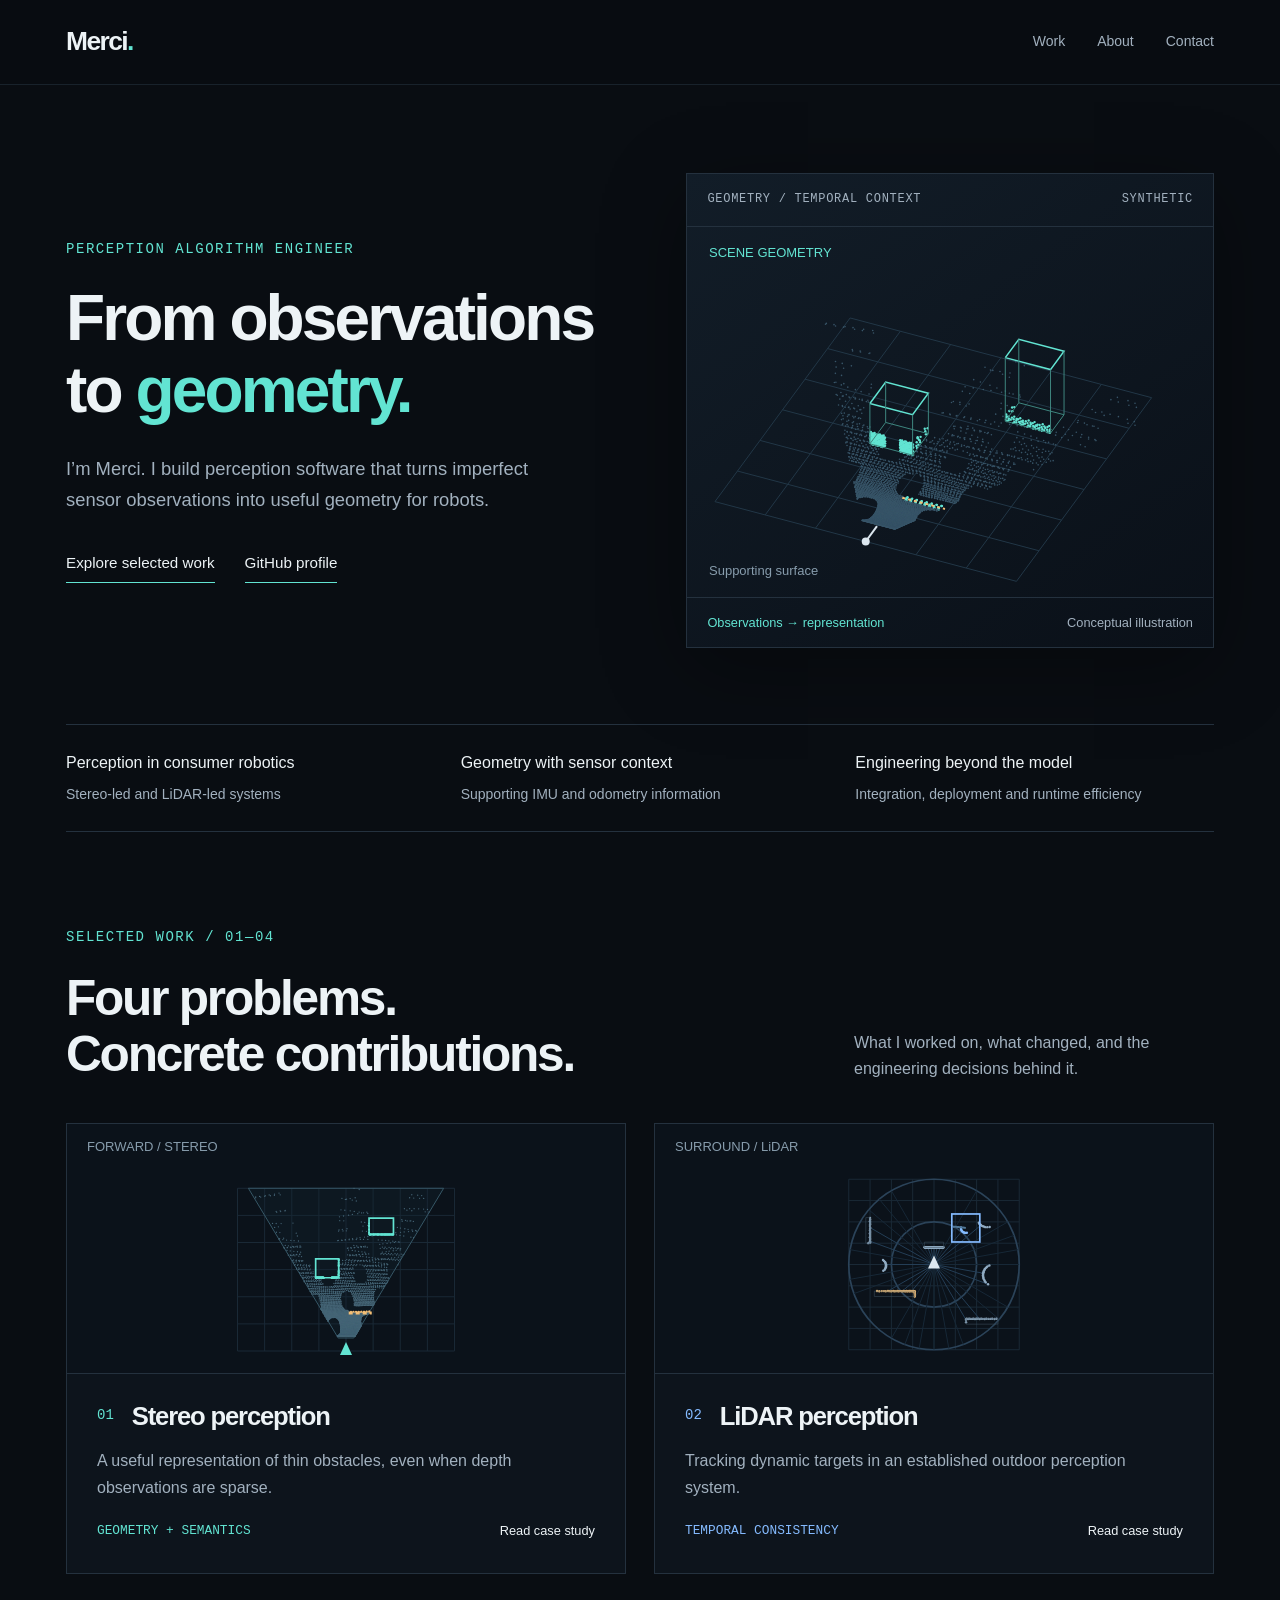
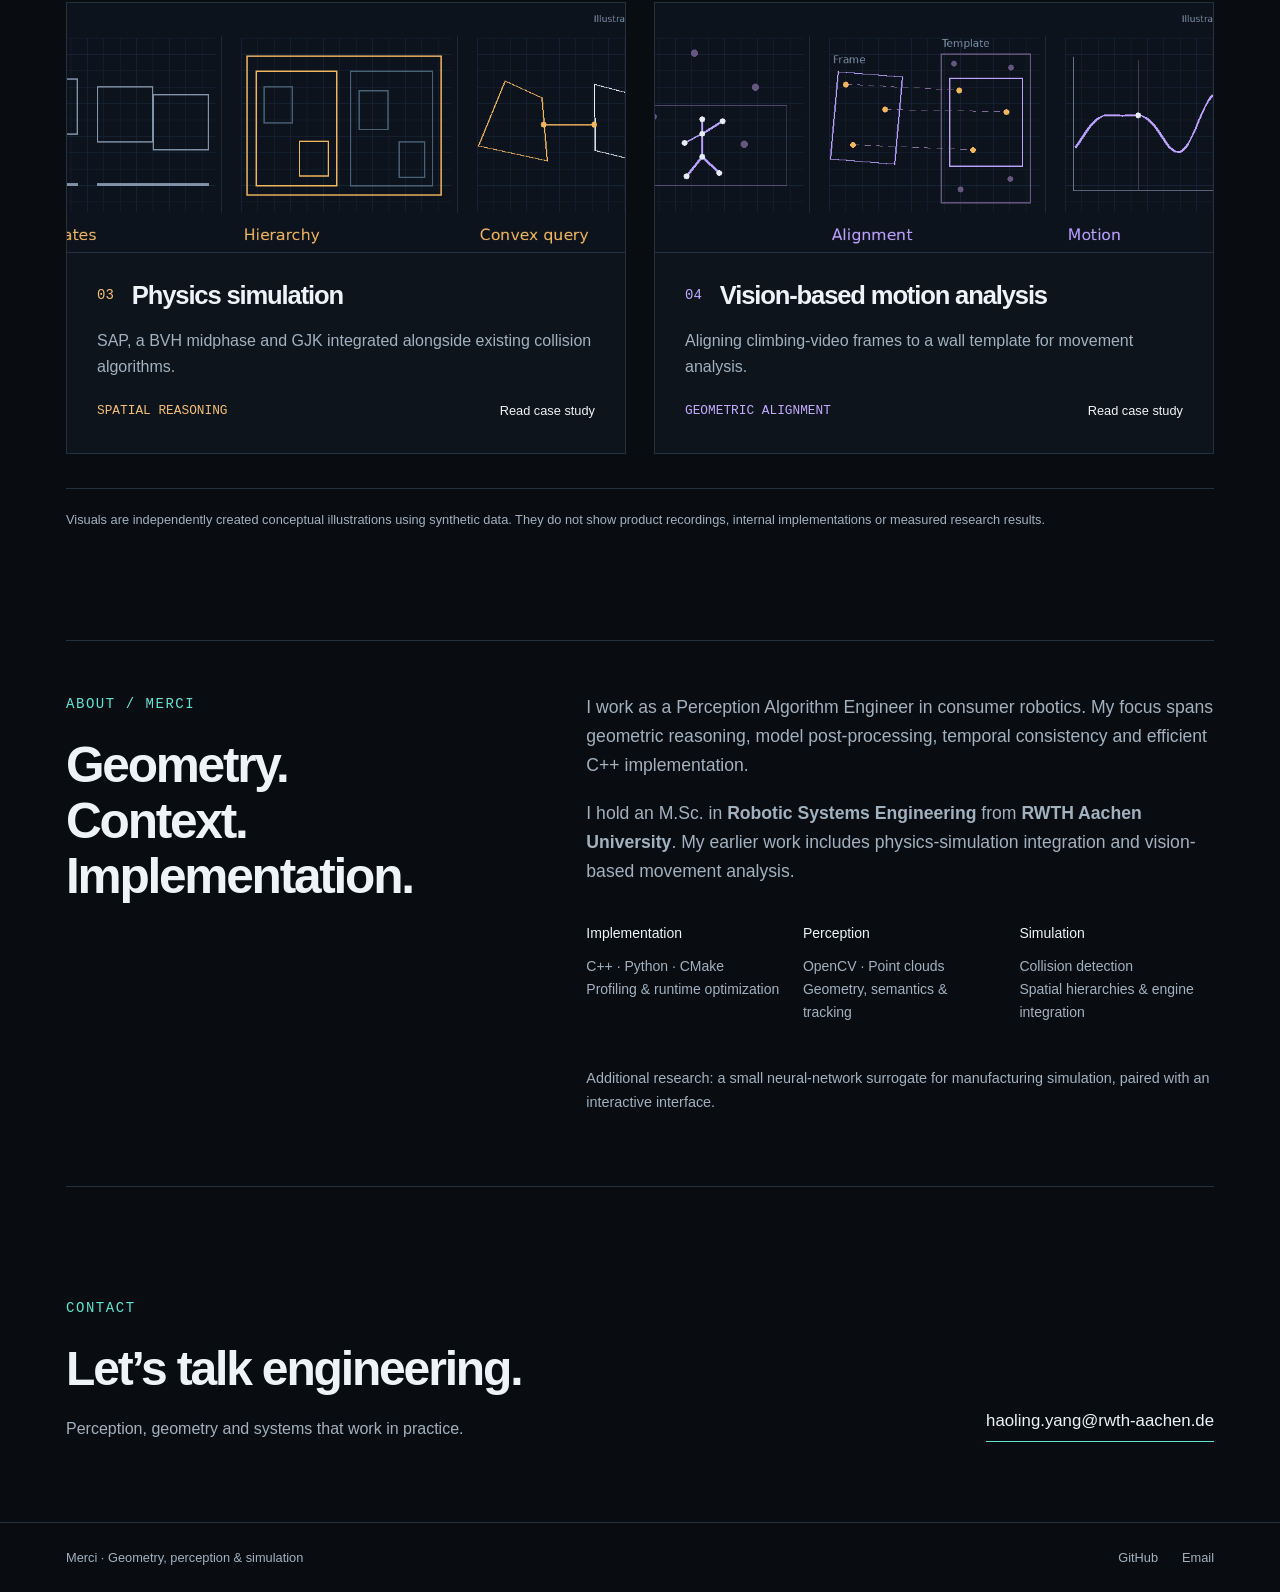
==== website/index.html @ 2806aa20 "Add Merci portfolio website and detailed project cases" ====
<!doctype html><html lang="en"><head><meta charset="utf-8"><meta name="viewport" content="width=device-width,initial-scale=1"><meta name="color-scheme" content="dark"><title>Merci — Perception Algorithm Engineer</title><meta name="description" content="Perception engineering in consumer robotics. Selected work in stereo, LiDAR, collision detection and visual motion analysis."><link rel="icon" type="image/svg+xml" href="assets/favicon.svg"><link rel="stylesheet" href="assets/style.css"><script src="assets/app.js" defer></script></head><body><a class="skip" href="#main">Skip to content</a><header><div class="wrap"><a class="brand" href="index.html" aria-label="Merci homepage">Merci<span>.</span></a><nav aria-label="Main navigation"><a href="index.html#work">Work</a><a href="index.html#about">About</a><a href="index.html#contact">Contact</a></nav></div></header><main id="main">
<section class="hero" aria-labelledby="hero-title"><div><div class="eyebrow">Perception Algorithm Engineer</div><h1 id="hero-title">From observations<br>to <span>geometry.</span></h1><p class="intro">I’m Merci. I build perception software that turns imperfect sensor observations into useful geometry for robots.</p><div class="hero-actions"><a class="text-link" href="#work">Explore selected work</a><a class="text-link" href="https://github.com/hyandnn">GitHub profile</a></div></div><div class="hero-visual"><div class="visual-top mono"><span>GEOMETRY / TEMPORAL CONTEXT</span><span>SYNTHETIC</span></div><canvas data-scene="hero" role="img" aria-label="Isometric conceptual visualization of observed points and scene geometry"></canvas><div class="visual-bottom"><span>Observations → representation</span><span>Conceptual illustration</span></div></div></section>
<div class="principles"><div><b>Perception in consumer robotics</b><p>Stereo-led and LiDAR-led systems</p></div><div><b>Geometry with sensor context</b><p>Supporting IMU and odometry information</p></div><div><b>Engineering beyond the model</b><p>Integration, deployment and runtime efficiency</p></div></div>
<section id="work" aria-labelledby="work-title"><div class="section-top"><div><div class="eyebrow">Selected work / 01—04</div><h2 id="work-title">Four problems.<br>Concrete contributions.</h2></div><p>What I worked on, what changed, and the engineering decisions behind it.</p></div><div class="work-grid"><a class="project-card " href="projects/stereo.html"><div class="card-view"><canvas data-scene="stereo" data-preview="true" role="img" aria-label="Synthetic top-view Stereo perception illustration"></canvas></div><div class="card-copy"><div class="card-heading"><span class="index">01</span><h3>Stereo perception</h3></div><p>A useful representation of thin obstacles, even when depth observations are sparse.</p><div class="card-foot"><span class="mono">GEOMETRY + SEMANTICS</span><span>Read case study</span></div></div></a><a class="project-card blue" href="projects/lidar.html"><div class="card-view"><canvas data-scene="lidar" data-preview="true" role="img" aria-label="Synthetic top-view LiDAR perception illustration"></canvas></div><div class="card-copy"><div class="card-heading"><span class="index">02</span><h3>LiDAR perception</h3></div><p>Tracking dynamic targets in an established outdoor perception system.</p><div class="card-foot"><span class="mono">TEMPORAL CONSISTENCY</span><span>Read case study</span></div></div></a><a class="project-card gold" href="projects/collision.html"><div class="card-view"><img src="assets/collision-preview.png" width="1080" height="380" loading="lazy" alt="Synthetic Physics simulation conceptual illustration"></div><div class="card-copy"><div class="card-heading"><span class="index">03</span><h3>Physics simulation</h3></div><p>SAP, a BVH midphase and GJK integrated alongside existing collision algorithms.</p><div class="card-foot"><span class="mono">SPATIAL REASONING</span><span>Read case study</span></div></div></a><a class="project-card purple" href="projects/motion.html"><div class="card-view"><img src="assets/motion-preview.png" width="1080" height="380" loading="lazy" alt="Synthetic Vision-based motion analysis conceptual illustration"></div><div class="card-copy"><div class="card-heading"><span class="index">04</span><h3>Vision-based motion analysis</h3></div><p>Aligning climbing-video frames to a wall template for movement analysis.</p><div class="card-foot"><span class="mono">GEOMETRIC ALIGNMENT</span><span>Read case study</span></div></div></a></div><p class="notice">Visuals are independently created conceptual illustrations using synthetic data. They do not show product recordings, internal implementations or measured research results.</p></section>
<section class="about" id="about" aria-labelledby="about-title"><div><div class="eyebrow">About / Merci</div><h2 id="about-title">Geometry.<br>Context.<br>Implementation.</h2></div><div class="about-text"><p>I work as a Perception Algorithm Engineer in consumer robotics. My focus spans geometric reasoning, model post-processing, temporal consistency and efficient C++ implementation.</p><p>I hold an M.Sc. in <b>Robotic Systems Engineering</b> from <b>RWTH Aachen University</b>. My earlier work includes physics-simulation integration and vision-based movement analysis.</p><div class="toolkit"><div><b>Implementation</b><p>C++ · Python · CMake<br>Profiling & runtime optimization</p></div><div><b>Perception</b><p>OpenCV · Point clouds<br>Geometry, semantics & tracking</p></div><div><b>Simulation</b><p>Collision detection<br>Spatial hierarchies & engine integration</p></div></div><p style="font-size:.9rem;margin-top:24px">Additional research: a small neural-network surrogate for manufacturing simulation, paired with an interactive interface.</p></div></section>
<section class="contact" id="contact" aria-labelledby="contact-title"><div><div class="eyebrow">Contact</div><h2 id="contact-title">Let’s talk engineering.</h2><p>Perception, geometry and systems that work in practice.</p></div><a class="text-link" href="mailto:haoling.yang@rwth-aachen.de">haoling.yang@rwth-aachen.de</a></section></main><footer><div class="wrap"><span>Merci · Geometry, perception & simulation</span><div class="footer-links"><a href="https://github.com/hyandnn">GitHub</a><a href="mailto:haoling.yang@rwth-aachen.de">Email</a></div></div></footer></body></html>
---- website/assets/style.css ----
@charset "UTF-8";
:root{color-scheme:dark;--bg:#090d12;--panel:#0e151e;--line:#24313e;--text:#edf3f6;--muted:#a2b1bf;--accent:#62e4d2;--blue:#85bbff;--gold:#f3bf77;--purple:#c4aaff;--max:1220px;font-family:Inter,"Segoe UI",Arial,sans-serif;font-size:16px}
*{box-sizing:border-box}html{scroll-behavior:smooth;scroll-padding-top:100px}body{margin:0;background:var(--bg);color:var(--text);line-height:1.65}a{color:inherit;text-decoration:none}button,input{font:inherit}button,a,input{touch-action:manipulation}a:focus-visible,button:focus-visible,input:focus-visible{outline:2px solid var(--accent);outline-offset:5px}::selection{background:#62e4d244}p{margin:0 0 1.2rem}img{max-width:100%;height:auto;display:block}h1,h2,h3{line-height:1.12;letter-spacing:-.045em;margin:0;font-weight:600}h1{font-size:clamp(3rem,6.1vw,5.6rem)}h2{font-size:clamp(2rem,4vw,3.1rem)}h3{font-size:1.65rem}main,.wrap{max-width:var(--max);margin:auto;padding-inline:36px}.mono,.eyebrow,.index{font-family:"SFMono-Regular",Consolas,"Liberation Mono",monospace}.eyebrow{font-size:.875rem;letter-spacing:.11em;text-transform:uppercase;color:var(--accent);margin-bottom:22px}.muted{color:var(--muted)}.skip{position:absolute;left:16px;top:-100px;padding:12px;background:var(--panel);z-index:10}.skip:focus{top:16px}
header{border-bottom:1px solid #24313e99;background:#090d12ee;position:sticky;top:0;z-index:5;backdrop-filter:blur(14px)}header .wrap{height:84px;display:flex;align-items:center;justify-content:space-between;gap:24px}.brand{font-size:1.65rem;letter-spacing:-.06em;font-weight:700}.brand span{color:var(--accent)}nav{display:flex;gap:32px;font-size:.875rem;color:var(--muted)}nav a:hover,footer a:hover{color:var(--accent)}
.hero{display:grid;grid-template-columns:1.1fr 1fr;gap:40px;align-items:center;padding-block:88px 76px}.hero h1{font-size:clamp(3rem,5vw,4.8rem);margin-bottom:28px}.hero h1 span{color:var(--accent)}.hero .intro{color:var(--muted);font-size:1.15rem;max-width:520px}.text-link{display:inline-flex;align-items:center;border-bottom:1px solid var(--accent);padding-block:7px;color:var(--text);font-size:.95rem}.text-link:hover{color:var(--accent)}.hero-actions{display:flex;gap:30px;margin-top:28px}.hero-visual{position:relative;min-width:0;border:1px solid var(--line);background:linear-gradient(145deg,#121d28,#0a1018);box-shadow:0 20px 80px #0005}.visual-top{display:flex;justify-content:space-between;gap:16px;padding:16px 20px;border-bottom:1px solid var(--line);color:var(--muted);font-size:.75rem;letter-spacing:.06em}.hero-visual canvas{width:100%;height:370px;display:block}.visual-bottom{display:flex;justify-content:space-between;gap:12px;padding:14px 20px;border-top:1px solid var(--line);font-size:.8rem;color:var(--muted)}.visual-bottom span:first-child{color:var(--accent)}
.principles{display:grid;grid-template-columns:repeat(3,1fr);border-block:1px solid var(--line);padding-block:25px;margin-bottom:94px;gap:36px}.principles b{font-weight:500;font-size:1rem}.principles p{font-size:.875rem;color:var(--muted);margin:7px 0 0}.section-top{display:flex;justify-content:space-between;gap:30px;align-items:end;margin-bottom:40px}.section-top p{color:var(--muted);max-width:360px;margin:0}.work-grid{display:grid;grid-template-columns:1fr 1fr;gap:28px}.project-card{border:1px solid var(--line);background:#0d141c;transition:border-color .2s,transform .2s;overflow:hidden}.project-card:hover{border-color:var(--accent);transform:translateY(-3px)}.card-view{height:250px;background:#0b121a;overflow:hidden;border-bottom:1px solid var(--line);position:relative}.card-view canvas{height:100%;width:100%;display:block}.card-view img{width:100%;height:100%;object-fit:cover;object-position:center}.card-copy{padding:28px 30px 32px}.card-heading{display:flex;gap:18px;align-items:center;margin-bottom:18px}.index{font-size:.875rem;color:var(--accent)}.card-copy h3{font-size:1.6rem}.card-copy p{color:var(--muted);min-height:3.3rem;font-size:1rem}.card-foot{display:flex;justify-content:space-between;gap:20px;font-size:.8rem;color:var(--accent)}.card-foot span:last-child{color:var(--text)}.gold{--accent:var(--gold)}.purple{--accent:var(--purple)}.blue{--accent:var(--blue)}
.about{display:grid;grid-template-columns:1fr 1.4fr;gap:72px;margin-block:110px;padding-block:52px;border-block:1px solid var(--line)}.about-text>p{font-size:1.1rem;color:var(--muted)}.toolkit{display:grid;grid-template-columns:repeat(3,1fr);gap:22px;margin-top:34px}.toolkit b{font-size:.875rem;font-weight:500;color:var(--text)}.toolkit p{margin-top:8px;font-size:.875rem;color:var(--muted)}.contact{display:flex;align-items:end;justify-content:space-between;gap:32px;margin-bottom:80px}.contact h2{font-size:clamp(2rem,4vw,3rem)}.contact p{color:var(--muted);margin:20px 0 0}.contact a{font-size:1.05rem}footer{border-top:1px solid var(--line);color:var(--muted);font-size:.8rem}footer .wrap{padding-block:24px;display:flex;gap:24px;justify-content:space-between}.footer-links{display:flex;gap:24px}
.back{display:inline-block;color:var(--muted);margin-top:36px;font-size:.875rem}.back:hover{color:var(--accent)}.case-head{padding-block:52px 48px;max-width:980px}.case-head h1{font-size:clamp(2.65rem,5.2vw,4.7rem);max-width:950px;margin-bottom:26px}.case-head .lead{font-size:1.2rem;color:var(--muted);max-width:800px}.case-meta{display:grid;grid-template-columns:1fr 1fr;gap:40px;border-top:1px solid var(--line);margin-top:36px;padding-top:24px;font-size:.95rem}.case-meta .label{color:var(--muted);font-size:.8rem;display:block;margin-bottom:8px}.case-meta p{margin:0}.demo{border:1px solid var(--line);background:var(--panel);margin-block:0 56px;overflow:hidden}.demo-head{padding:18px 24px;display:flex;justify-content:space-between;gap:20px;border-bottom:1px solid var(--line);font-size:.875rem}.demo-head span:last-child{color:var(--muted);font-size:.8rem}.demo canvas{height:450px;width:100%;display:block}.demo-controls{display:flex;gap:24px;align-items:center;padding:18px 24px;border-top:1px solid var(--line);flex-wrap:wrap}.demo-controls button,.media-toggle{background:#192733;color:var(--text);border:1px solid #415164;padding:8px 18px;border-radius:3px;min-height:44px;cursor:pointer}.demo-controls button:hover,.media-toggle:hover{border-color:var(--accent)}.timeline{display:flex;align-items:center;gap:14px;flex:1;min-width:160px}.timeline input{width:100%;accent-color:var(--accent);min-height:28px}.timeline output{font-family:Consolas,monospace;font-size:.8rem;color:var(--muted);min-width:54px}.layers{display:flex;gap:20px;flex-wrap:wrap;font-size:.875rem}.layers label{display:flex;gap:8px;align-items:center;cursor:pointer;min-height:32px}.layers input{accent-color:var(--accent);width:17px;height:17px}.demo-caption{color:var(--muted);font-size:.875rem;padding:16px 24px 22px;max-width:880px;margin:0}.media-row{padding:15px 24px;display:flex;justify-content:space-between;align-items:center;gap:20px}.media-row small{color:var(--muted)}.demo .wide-image{width:100%;height:auto}.story{display:grid;grid-template-columns:200px 1fr;gap:60px;margin-bottom:64px}.story-index{font-size:.875rem;color:var(--muted);padding-top:5px}.story-body{max-width:790px}.story-body h2{font-size:1.85rem;margin-bottom:22px}.story-body p{color:#bcc8d3;line-height:1.8}.story-body b{color:var(--text);font-weight:500}.result{border-left:2px solid var(--accent);padding:20px 28px;background:#111c25;margin-block:28px}.result .eyebrow{margin-bottom:10px;font-size:.8rem}.result p{margin:0;color:var(--text)}.decision-grid{display:grid;grid-template-columns:1fr 1fr;gap:22px;margin-block:26px}.decision{border-top:1px solid var(--line);padding-top:18px}.decision h3{font-size:1.05rem;line-height:1.4;letter-spacing:0;margin-bottom:10px}.decision p{font-size:.95rem}.boundary{border-top:1px solid var(--line);padding-top:26px;color:var(--muted);font-size:.9rem}.case-nav{display:flex;justify-content:space-between;gap:24px;border-top:1px solid var(--line);padding-block:30px 64px}.case-nav a{font-size:1rem}.case-nav small{color:var(--muted);display:block;font-size:.8rem;margin-bottom:7px}.case-nav div:last-child{text-align:right}.notice{color:var(--muted);font-size:.8rem;border-top:1px solid var(--line);padding-top:20px;margin-top:34px}.empty-page{min-height:60vh;padding-block:100px}
@media(min-width:1450px){.hero{padding-block:110px 95px}.hero-visual canvas{height:410px}}
@media(max-width:900px){main,.wrap{padding-inline:24px}.hero{gap:26px;grid-template-columns:1fr 1fr;padding-block:65px}.hero-visual canvas{height:320px}.visual-top{font-size:.7rem;padding:14px}.visual-bottom{padding:14px}.about{gap:36px;grid-template-columns:1fr 1.6fr}.story{grid-template-columns:140px 1fr;gap:28px}.demo canvas{height:390px}.card-copy{padding:24px}.card-view{height:220px}.contact{align-items:start;flex-direction:column}.toolkit{grid-template-columns:1fr 1fr}.case-head h1{font-size:3.5rem}}
@media(max-width:640px){main,.wrap{padding-inline:20px}header .wrap{height:70px;gap:16px}nav{gap:18px;font-size:.8rem}.brand{font-size:1.5rem}.hero{grid-template-columns:1fr;padding-block:46px 40px;gap:36px}.hero h1{font-size:clamp(2.7rem,10vw,3.6rem)}.hero .intro{font-size:1.05rem}.hero-actions{gap:26px}.hero-visual canvas{height:300px}.principles{gap:18px;grid-template-columns:1fr;padding-block:24px;margin-bottom:58px}.principles p{margin-top:3px}.section-top{display:block;margin-bottom:28px}.section-top p{margin-top:20px}.work-grid{grid-template-columns:1fr;gap:24px}.card-view{height:230px}.card-copy p{min-height:0}.card-copy{padding:24px}.about{grid-template-columns:1fr;gap:26px;margin-block:62px;padding-block:34px}.toolkit{grid-template-columns:1fr 1fr;gap:20px}.contact{margin-bottom:52px}.contact a{font-size:.95rem;overflow-wrap:anywhere}footer .wrap{flex-direction:column;gap:12px}.case-head{padding-block:34px}.case-head h1{font-size:2.7rem}.case-head .lead{font-size:1.05rem}.case-meta{grid-template-columns:1fr;gap:22px}.demo-head{padding:16px;align-items:start;flex-direction:column;gap:4px}.demo canvas{height:340px}.demo-controls{padding:16px;gap:16px}.timeline{flex-basis:60%}.layers{gap:14px}.demo-caption{padding:12px 16px 18px}.demo{margin-bottom:38px}.story{display:block;margin-bottom:42px}.story-index{margin-bottom:12px}.story-body h2{font-size:1.65rem}.decision-grid{grid-template-columns:1fr;gap:10px}.result{padding:18px 20px}.case-nav a{font-size:.9rem}.case-nav{gap:20px}.demo .wide-image{width:900px;max-width:none;height:auto}.media-scroll{overflow:auto}.media-row{padding:14px 16px;align-items:start;flex-direction:column}.notice{font-size:.8rem}}
@media(prefers-reduced-motion:reduce){html{scroll-behavior:auto}.project-card{transition:none}.project-card:hover{transform:none}}
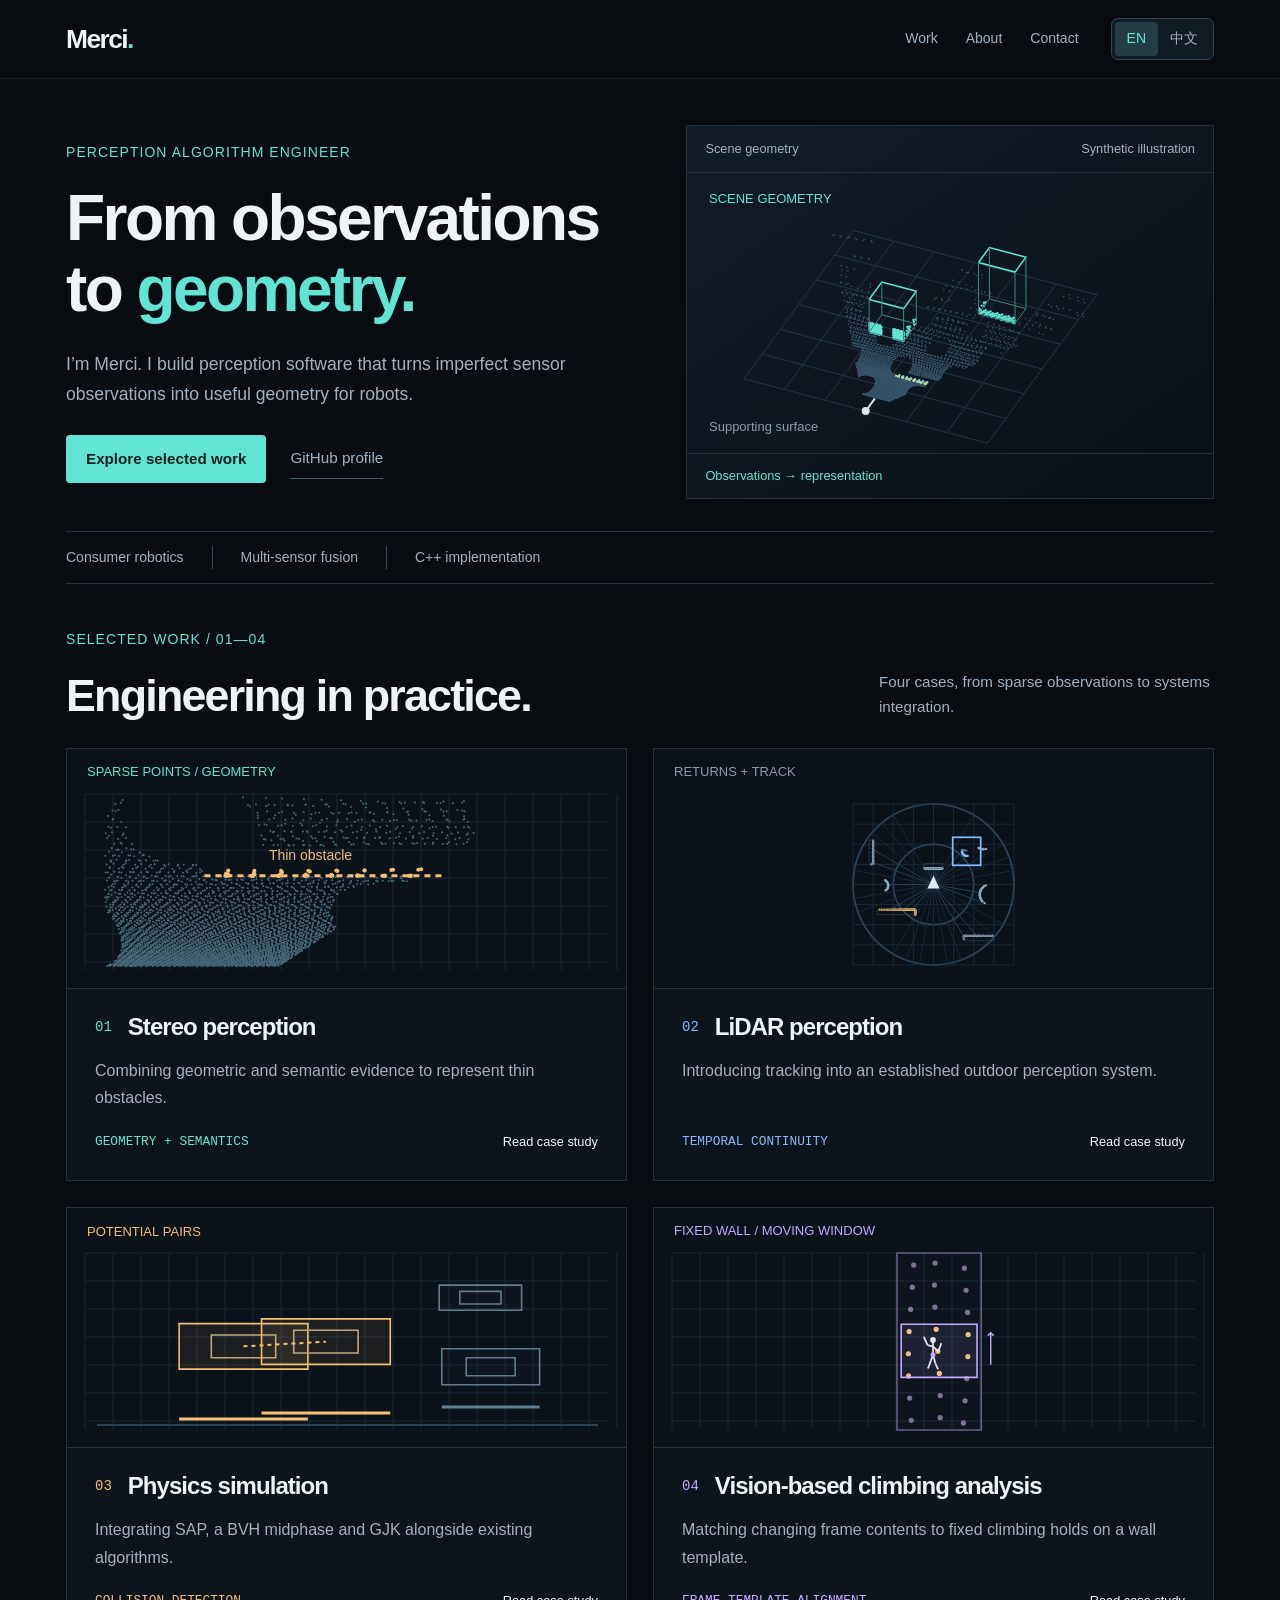
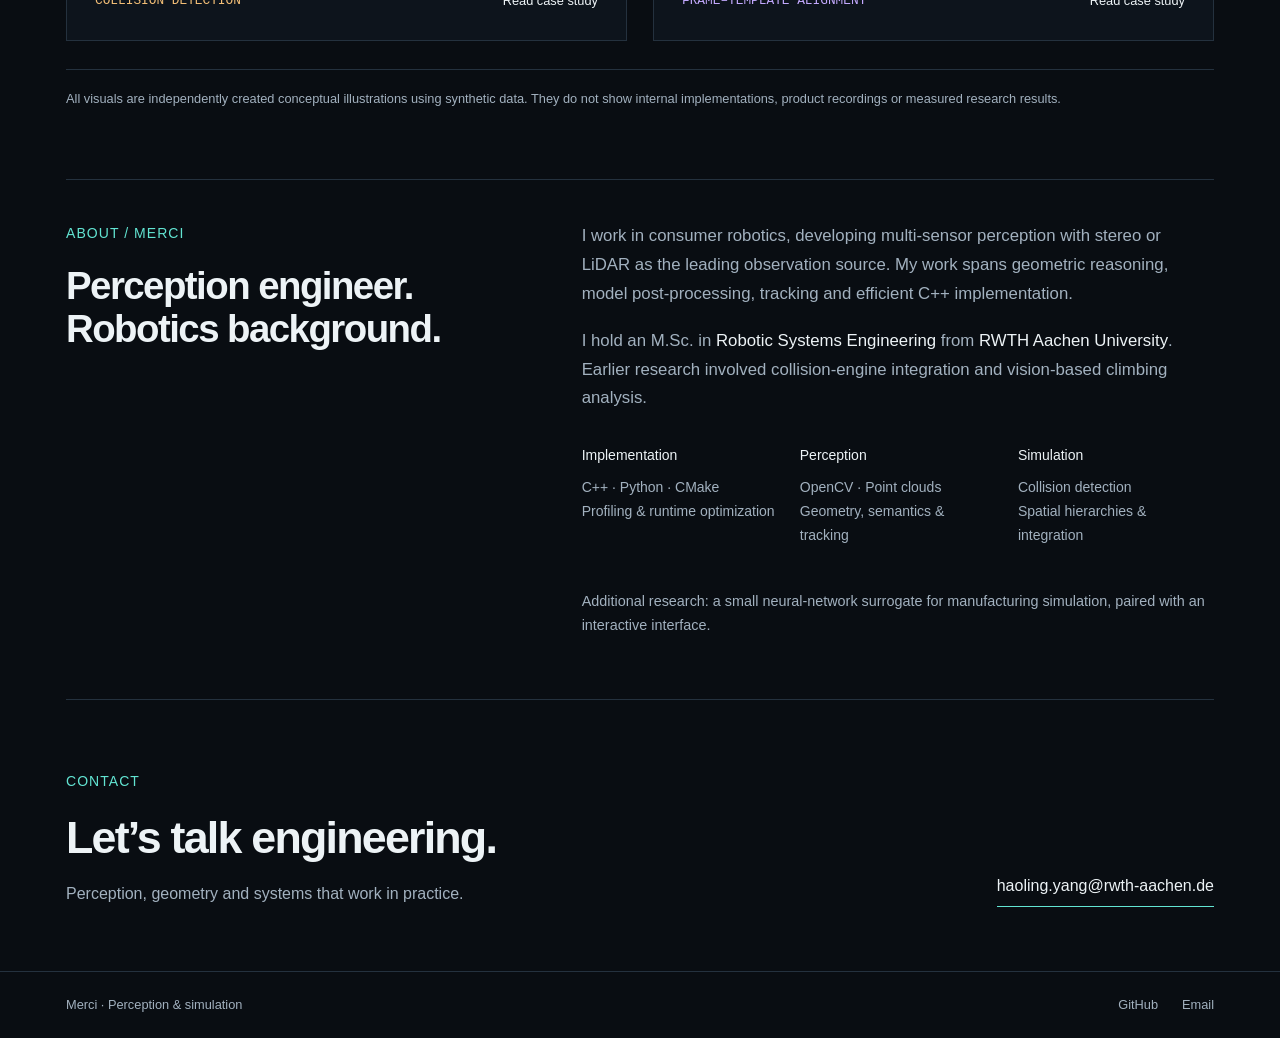
==== commit a0410266: "Add bilingual portfolio and correct climbing alignment diagrams" ====
--- a/website/index.html
+++ b/website/index.html
@@ -1,6 +1 @@
-<!doctype html><html lang="en"><head><meta charset="utf-8"><meta name="viewport" content="width=device-width,initial-scale=1"><meta name="color-scheme" content="dark"><title>Merci — Perception Algorithm Engineer</title><meta name="description" content="Perception engineering in consumer robotics. Selected work in stereo, LiDAR, collision detection and visual motion analysis."><link rel="icon" type="image/svg+xml" href="assets/favicon.svg"><link rel="stylesheet" href="assets/style.css"><script src="assets/app.js" defer></script></head><body><a class="skip" href="#main">Skip to content</a><header><div class="wrap"><a class="brand" href="index.html" aria-label="Merci homepage">Merci<span>.</span></a><nav aria-label="Main navigation"><a href="index.html#work">Work</a><a href="index.html#about">About</a><a href="index.html#contact">Contact</a></nav></div></header><main id="main">
-<section class="hero" aria-labelledby="hero-title"><div><div class="eyebrow">Perception Algorithm Engineer</div><h1 id="hero-title">From observations<br>to <span>geometry.</span></h1><p class="intro">I’m Merci. I build perception software that turns imperfect sensor observations into useful geometry for robots.</p><div class="hero-actions"><a class="text-link" href="#work">Explore selected work</a><a class="text-link" href="https://github.com/hyandnn">GitHub profile</a></div></div><div class="hero-visual"><div class="visual-top mono"><span>GEOMETRY / TEMPORAL CONTEXT</span><span>SYNTHETIC</span></div><canvas data-scene="hero" role="img" aria-label="Isometric conceptual visualization of observed points and scene geometry"></canvas><div class="visual-bottom"><span>Observations → representation</span><span>Conceptual illustration</span></div></div></section>
-<div class="principles"><div><b>Perception in consumer robotics</b><p>Stereo-led and LiDAR-led systems</p></div><div><b>Geometry with sensor context</b><p>Supporting IMU and odometry information</p></div><div><b>Engineering beyond the model</b><p>Integration, deployment and runtime efficiency</p></div></div>
-<section id="work" aria-labelledby="work-title"><div class="section-top"><div><div class="eyebrow">Selected work / 01—04</div><h2 id="work-title">Four problems.<br>Concrete contributions.</h2></div><p>What I worked on, what changed, and the engineering decisions behind it.</p></div><div class="work-grid"><a class="project-card " href="projects/stereo.html"><div class="card-view"><canvas data-scene="stereo" data-preview="true" role="img" aria-label="Synthetic top-view Stereo perception illustration"></canvas></div><div class="card-copy"><div class="card-heading"><span class="index">01</span><h3>Stereo perception</h3></div><p>A useful representation of thin obstacles, even when depth observations are sparse.</p><div class="card-foot"><span class="mono">GEOMETRY + SEMANTICS</span><span>Read case study</span></div></div></a><a class="project-card blue" href="projects/lidar.html"><div class="card-view"><canvas data-scene="lidar" data-preview="true" role="img" aria-label="Synthetic top-view LiDAR perception illustration"></canvas></div><div class="card-copy"><div class="card-heading"><span class="index">02</span><h3>LiDAR perception</h3></div><p>Tracking dynamic targets in an established outdoor perception system.</p><div class="card-foot"><span class="mono">TEMPORAL CONSISTENCY</span><span>Read case study</span></div></div></a><a class="project-card gold" href="projects/collision.html"><div class="card-view"><img src="assets/collision-preview.png" width="1080" height="380" loading="lazy" alt="Synthetic Physics simulation conceptual illustration"></div><div class="card-copy"><div class="card-heading"><span class="index">03</span><h3>Physics simulation</h3></div><p>SAP, a BVH midphase and GJK integrated alongside existing collision algorithms.</p><div class="card-foot"><span class="mono">SPATIAL REASONING</span><span>Read case study</span></div></div></a><a class="project-card purple" href="projects/motion.html"><div class="card-view"><img src="assets/motion-preview.png" width="1080" height="380" loading="lazy" alt="Synthetic Vision-based motion analysis conceptual illustration"></div><div class="card-copy"><div class="card-heading"><span class="index">04</span><h3>Vision-based motion analysis</h3></div><p>Aligning climbing-video frames to a wall template for movement analysis.</p><div class="card-foot"><span class="mono">GEOMETRIC ALIGNMENT</span><span>Read case study</span></div></div></a></div><p class="notice">Visuals are independently created conceptual illustrations using synthetic data. They do not show product recordings, internal implementations or measured research results.</p></section>
-<section class="about" id="about" aria-labelledby="about-title"><div><div class="eyebrow">About / Merci</div><h2 id="about-title">Geometry.<br>Context.<br>Implementation.</h2></div><div class="about-text"><p>I work as a Perception Algorithm Engineer in consumer robotics. My focus spans geometric reasoning, model post-processing, temporal consistency and efficient C++ implementation.</p><p>I hold an M.Sc. in <b>Robotic Systems Engineering</b> from <b>RWTH Aachen University</b>. My earlier work includes physics-simulation integration and vision-based movement analysis.</p><div class="toolkit"><div><b>Implementation</b><p>C++ · Python · CMake<br>Profiling & runtime optimization</p></div><div><b>Perception</b><p>OpenCV · Point clouds<br>Geometry, semantics & tracking</p></div><div><b>Simulation</b><p>Collision detection<br>Spatial hierarchies & engine integration</p></div></div><p style="font-size:.9rem;margin-top:24px">Additional research: a small neural-network surrogate for manufacturing simulation, paired with an interactive interface.</p></div></section>
-<section class="contact" id="contact" aria-labelledby="contact-title"><div><div class="eyebrow">Contact</div><h2 id="contact-title">Let’s talk engineering.</h2><p>Perception, geometry and systems that work in practice.</p></div><a class="text-link" href="mailto:haoling.yang@rwth-aachen.de">haoling.yang@rwth-aachen.de</a></section></main><footer><div class="wrap"><span>Merci · Geometry, perception & simulation</span><div class="footer-links"><a href="https://github.com/hyandnn">GitHub</a><a href="mailto:haoling.yang@rwth-aachen.de">Email</a></div></div></footer></body></html>+<!doctype html><html lang="en" data-route="index.html" data-language="en"><head><meta charset="utf-8"><meta name="viewport" content="width=device-width,initial-scale=1"><meta name="color-scheme" content="dark"><title>Merci — Perception Algorithm Engineer</title><meta name="description" content="I work in consumer robotics, developing multi-sensor perception with stereo or LiDAR as the leading observation source. My work spans geometric reasoning, model post-processing, tracking and efficient C++ implementation."><link rel="alternate" hreflang="zh-CN" href="zh/index.html"><link rel="icon" type="image/svg+xml" href="assets/favicon.svg"><link rel="stylesheet" href="assets/style.css"><script src="assets/app.js" defer></script></head><body><a class="skip" href="#main">Skip to content</a><header><div class="wrap"><a class="brand" href="index.html" aria-label="Merci">Merci<span>.</span></a><div class="header-right"><nav aria-label="Main navigation"><a href="index.html#work">Work</a><a href="index.html#about">About</a><a href="index.html#contact">Contact</a></nav><div class="language-switch" role="group" aria-label="Language"><a href="index.html" data-set-language="en" lang="en" hreflang="en" aria-label="English" aria-current="true">EN</a><a href="zh/index.html" data-set-language="zh" lang="zh-CN" hreflang="zh-CN" aria-label="简体中文">中文</a></div></div></div></header><main id="main"><section class="hero" aria-labelledby="hero-title"><div><div class="eyebrow">Perception Algorithm Engineer</div><h1 id="hero-title">From observations<br>to <span>geometry.</span></h1><p class="intro">I’m Merci. I build perception software that turns imperfect sensor observations into useful geometry for robots.</p><div class="hero-actions"><a class="primary-link" href="#work">Explore selected work</a><a class="text-link secondary-link" href="https://github.com/hyandnn">GitHub profile</a></div></div><div class="hero-visual"><div class="visual-top"><span>Scene geometry</span><span>Synthetic illustration</span></div><canvas data-scene="hero" role="img" aria-label="Scene geometry"></canvas><div class="visual-bottom"><span>Observations → representation</span></div></div></section><div class="info-strip"><span>Consumer robotics</span><span>Multi-sensor fusion</span><span>C++ implementation</span></div><section id="work" aria-labelledby="work-title"><div class="section-top"><div><div class="eyebrow">Selected work / 01—04</div><h2 id="work-title">Engineering in practice.</h2></div><p>Four cases, from sparse observations to systems integration.</p></div><div class="work-grid"><a class="project-card " href="projects/stereo.html"><div class="card-view"><canvas data-scene="stereo-cover" data-preview="true" role="img" aria-label="Combining geometric and semantic evidence to represent thin obstacles."></canvas></div><div class="card-copy"><div class="card-heading"><span class="index">01</span><h3>Stereo perception</h3></div><p>Combining geometric and semantic evidence to represent thin obstacles.</p><div class="card-foot"><span class="mono">GEOMETRY + SEMANTICS</span><span>Read case study</span></div></div></a><a class="project-card blue" href="projects/lidar.html"><div class="card-view"><canvas data-scene="lidar-cover" data-preview="true" role="img" aria-label="Introducing tracking into an established outdoor perception system."></canvas></div><div class="card-copy"><div class="card-heading"><span class="index">02</span><h3>LiDAR perception</h3></div><p>Introducing tracking into an established outdoor perception system.</p><div class="card-foot"><span class="mono">TEMPORAL CONTINUITY</span><span>Read case study</span></div></div></a><a class="project-card gold" href="projects/collision.html"><div class="card-view"><canvas data-scene="collision-cover" data-preview="true" role="img" aria-label="Integrating SAP, a BVH midphase and GJK alongside existing algorithms."></canvas></div><div class="card-copy"><div class="card-heading"><span class="index">03</span><h3>Physics simulation</h3></div><p>Integrating SAP, a BVH midphase and GJK alongside existing algorithms.</p><div class="card-foot"><span class="mono">COLLISION DETECTION</span><span>Read case study</span></div></div></a><a class="project-card purple" href="projects/motion.html"><div class="card-view"><canvas data-scene="motion-cover" data-preview="true" role="img" aria-label="Matching changing frame contents to fixed climbing holds on a wall template."></canvas></div><div class="card-copy"><div class="card-heading"><span class="index">04</span><h3>Vision-based climbing analysis</h3></div><p>Matching changing frame contents to fixed climbing holds on a wall template.</p><div class="card-foot"><span class="mono">FRAME–TEMPLATE ALIGNMENT</span><span>Read case study</span></div></div></a></div><p class="notice">All visuals are independently created conceptual illustrations using synthetic data. They do not show internal implementations, product recordings or measured research results.</p></section><section class="about" id="about" aria-labelledby="about-title"><div><div class="eyebrow">About / Merci</div><h2 id="about-title">Perception engineer.<br>Robotics background.</h2></div><div class="about-text"><p>I work in consumer robotics, developing multi-sensor perception with stereo or LiDAR as the leading observation source. My work spans geometric reasoning, model post-processing, tracking and efficient C++ implementation.</p><p>I hold an M.Sc. in <b>Robotic Systems Engineering</b> from <b>RWTH Aachen University</b>. Earlier research involved collision-engine integration and vision-based climbing analysis.</p><div class="toolkit"><div><b>Implementation</b><p>C++ · Python · CMake<br>Profiling & runtime optimization</p></div><div><b>Perception</b><p>OpenCV · Point clouds<br>Geometry, semantics & tracking</p></div><div><b>Simulation</b><p>Collision detection<br>Spatial hierarchies & integration</p></div></div><p class="additional">Additional research: a small neural-network surrogate for manufacturing simulation, paired with an interactive interface.</p></div></section><section class="contact" id="contact" aria-labelledby="contact-title"><div><div class="eyebrow">Contact</div><h2 id="contact-title">Let’s talk engineering.</h2><p>Perception, geometry and systems that work in practice.</p></div><a class="text-link" href="mailto:haoling.yang@rwth-aachen.de">haoling.yang@rwth-aachen.de</a></section></main><footer><div class="wrap"><span>Merci · Perception & simulation</span><div class="footer-links"><a href="https://github.com/hyandnn">GitHub</a><a href="mailto:haoling.yang@rwth-aachen.de">Email</a></div></div></footer></body></html>
--- a/website/assets/style.css
+++ b/website/assets/style.css
@@ -1,12 +1,15 @@
 @charset "UTF-8";
-:root{color-scheme:dark;--bg:#090d12;--panel:#0e151e;--line:#24313e;--text:#edf3f6;--muted:#a2b1bf;--accent:#62e4d2;--blue:#85bbff;--gold:#f3bf77;--purple:#c4aaff;--max:1220px;font-family:Inter,"Segoe UI",Arial,sans-serif;font-size:16px}
-*{box-sizing:border-box}html{scroll-behavior:smooth;scroll-padding-top:100px}body{margin:0;background:var(--bg);color:var(--text);line-height:1.65}a{color:inherit;text-decoration:none}button,input{font:inherit}button,a,input{touch-action:manipulation}a:focus-visible,button:focus-visible,input:focus-visible{outline:2px solid var(--accent);outline-offset:5px}::selection{background:#62e4d244}p{margin:0 0 1.2rem}img{max-width:100%;height:auto;display:block}h1,h2,h3{line-height:1.12;letter-spacing:-.045em;margin:0;font-weight:600}h1{font-size:clamp(3rem,6.1vw,5.6rem)}h2{font-size:clamp(2rem,4vw,3.1rem)}h3{font-size:1.65rem}main,.wrap{max-width:var(--max);margin:auto;padding-inline:36px}.mono,.eyebrow,.index{font-family:"SFMono-Regular",Consolas,"Liberation Mono",monospace}.eyebrow{font-size:.875rem;letter-spacing:.11em;text-transform:uppercase;color:var(--accent);margin-bottom:22px}.muted{color:var(--muted)}.skip{position:absolute;left:16px;top:-100px;padding:12px;background:var(--panel);z-index:10}.skip:focus{top:16px}
-header{border-bottom:1px solid #24313e99;background:#090d12ee;position:sticky;top:0;z-index:5;backdrop-filter:blur(14px)}header .wrap{height:84px;display:flex;align-items:center;justify-content:space-between;gap:24px}.brand{font-size:1.65rem;letter-spacing:-.06em;font-weight:700}.brand span{color:var(--accent)}nav{display:flex;gap:32px;font-size:.875rem;color:var(--muted)}nav a:hover,footer a:hover{color:var(--accent)}
-.hero{display:grid;grid-template-columns:1.1fr 1fr;gap:40px;align-items:center;padding-block:88px 76px}.hero h1{font-size:clamp(3rem,5vw,4.8rem);margin-bottom:28px}.hero h1 span{color:var(--accent)}.hero .intro{color:var(--muted);font-size:1.15rem;max-width:520px}.text-link{display:inline-flex;align-items:center;border-bottom:1px solid var(--accent);padding-block:7px;color:var(--text);font-size:.95rem}.text-link:hover{color:var(--accent)}.hero-actions{display:flex;gap:30px;margin-top:28px}.hero-visual{position:relative;min-width:0;border:1px solid var(--line);background:linear-gradient(145deg,#121d28,#0a1018);box-shadow:0 20px 80px #0005}.visual-top{display:flex;justify-content:space-between;gap:16px;padding:16px 20px;border-bottom:1px solid var(--line);color:var(--muted);font-size:.75rem;letter-spacing:.06em}.hero-visual canvas{width:100%;height:370px;display:block}.visual-bottom{display:flex;justify-content:space-between;gap:12px;padding:14px 20px;border-top:1px solid var(--line);font-size:.8rem;color:var(--muted)}.visual-bottom span:first-child{color:var(--accent)}
-.principles{display:grid;grid-template-columns:repeat(3,1fr);border-block:1px solid var(--line);padding-block:25px;margin-bottom:94px;gap:36px}.principles b{font-weight:500;font-size:1rem}.principles p{font-size:.875rem;color:var(--muted);margin:7px 0 0}.section-top{display:flex;justify-content:space-between;gap:30px;align-items:end;margin-bottom:40px}.section-top p{color:var(--muted);max-width:360px;margin:0}.work-grid{display:grid;grid-template-columns:1fr 1fr;gap:28px}.project-card{border:1px solid var(--line);background:#0d141c;transition:border-color .2s,transform .2s;overflow:hidden}.project-card:hover{border-color:var(--accent);transform:translateY(-3px)}.card-view{height:250px;background:#0b121a;overflow:hidden;border-bottom:1px solid var(--line);position:relative}.card-view canvas{height:100%;width:100%;display:block}.card-view img{width:100%;height:100%;object-fit:cover;object-position:center}.card-copy{padding:28px 30px 32px}.card-heading{display:flex;gap:18px;align-items:center;margin-bottom:18px}.index{font-size:.875rem;color:var(--accent)}.card-copy h3{font-size:1.6rem}.card-copy p{color:var(--muted);min-height:3.3rem;font-size:1rem}.card-foot{display:flex;justify-content:space-between;gap:20px;font-size:.8rem;color:var(--accent)}.card-foot span:last-child{color:var(--text)}.gold{--accent:var(--gold)}.purple{--accent:var(--purple)}.blue{--accent:var(--blue)}
-.about{display:grid;grid-template-columns:1fr 1.4fr;gap:72px;margin-block:110px;padding-block:52px;border-block:1px solid var(--line)}.about-text>p{font-size:1.1rem;color:var(--muted)}.toolkit{display:grid;grid-template-columns:repeat(3,1fr);gap:22px;margin-top:34px}.toolkit b{font-size:.875rem;font-weight:500;color:var(--text)}.toolkit p{margin-top:8px;font-size:.875rem;color:var(--muted)}.contact{display:flex;align-items:end;justify-content:space-between;gap:32px;margin-bottom:80px}.contact h2{font-size:clamp(2rem,4vw,3rem)}.contact p{color:var(--muted);margin:20px 0 0}.contact a{font-size:1.05rem}footer{border-top:1px solid var(--line);color:var(--muted);font-size:.8rem}footer .wrap{padding-block:24px;display:flex;gap:24px;justify-content:space-between}.footer-links{display:flex;gap:24px}
-.back{display:inline-block;color:var(--muted);margin-top:36px;font-size:.875rem}.back:hover{color:var(--accent)}.case-head{padding-block:52px 48px;max-width:980px}.case-head h1{font-size:clamp(2.65rem,5.2vw,4.7rem);max-width:950px;margin-bottom:26px}.case-head .lead{font-size:1.2rem;color:var(--muted);max-width:800px}.case-meta{display:grid;grid-template-columns:1fr 1fr;gap:40px;border-top:1px solid var(--line);margin-top:36px;padding-top:24px;font-size:.95rem}.case-meta .label{color:var(--muted);font-size:.8rem;display:block;margin-bottom:8px}.case-meta p{margin:0}.demo{border:1px solid var(--line);background:var(--panel);margin-block:0 56px;overflow:hidden}.demo-head{padding:18px 24px;display:flex;justify-content:space-between;gap:20px;border-bottom:1px solid var(--line);font-size:.875rem}.demo-head span:last-child{color:var(--muted);font-size:.8rem}.demo canvas{height:450px;width:100%;display:block}.demo-controls{display:flex;gap:24px;align-items:center;padding:18px 24px;border-top:1px solid var(--line);flex-wrap:wrap}.demo-controls button,.media-toggle{background:#192733;color:var(--text);border:1px solid #415164;padding:8px 18px;border-radius:3px;min-height:44px;cursor:pointer}.demo-controls button:hover,.media-toggle:hover{border-color:var(--accent)}.timeline{display:flex;align-items:center;gap:14px;flex:1;min-width:160px}.timeline input{width:100%;accent-color:var(--accent);min-height:28px}.timeline output{font-family:Consolas,monospace;font-size:.8rem;color:var(--muted);min-width:54px}.layers{display:flex;gap:20px;flex-wrap:wrap;font-size:.875rem}.layers label{display:flex;gap:8px;align-items:center;cursor:pointer;min-height:32px}.layers input{accent-color:var(--accent);width:17px;height:17px}.demo-caption{color:var(--muted);font-size:.875rem;padding:16px 24px 22px;max-width:880px;margin:0}.media-row{padding:15px 24px;display:flex;justify-content:space-between;align-items:center;gap:20px}.media-row small{color:var(--muted)}.demo .wide-image{width:100%;height:auto}.story{display:grid;grid-template-columns:200px 1fr;gap:60px;margin-bottom:64px}.story-index{font-size:.875rem;color:var(--muted);padding-top:5px}.story-body{max-width:790px}.story-body h2{font-size:1.85rem;margin-bottom:22px}.story-body p{color:#bcc8d3;line-height:1.8}.story-body b{color:var(--text);font-weight:500}.result{border-left:2px solid var(--accent);padding:20px 28px;background:#111c25;margin-block:28px}.result .eyebrow{margin-bottom:10px;font-size:.8rem}.result p{margin:0;color:var(--text)}.decision-grid{display:grid;grid-template-columns:1fr 1fr;gap:22px;margin-block:26px}.decision{border-top:1px solid var(--line);padding-top:18px}.decision h3{font-size:1.05rem;line-height:1.4;letter-spacing:0;margin-bottom:10px}.decision p{font-size:.95rem}.boundary{border-top:1px solid var(--line);padding-top:26px;color:var(--muted);font-size:.9rem}.case-nav{display:flex;justify-content:space-between;gap:24px;border-top:1px solid var(--line);padding-block:30px 64px}.case-nav a{font-size:1rem}.case-nav small{color:var(--muted);display:block;font-size:.8rem;margin-bottom:7px}.case-nav div:last-child{text-align:right}.notice{color:var(--muted);font-size:.8rem;border-top:1px solid var(--line);padding-top:20px;margin-top:34px}.empty-page{min-height:60vh;padding-block:100px}
-@media(min-width:1450px){.hero{padding-block:110px 95px}.hero-visual canvas{height:410px}}
-@media(max-width:900px){main,.wrap{padding-inline:24px}.hero{gap:26px;grid-template-columns:1fr 1fr;padding-block:65px}.hero-visual canvas{height:320px}.visual-top{font-size:.7rem;padding:14px}.visual-bottom{padding:14px}.about{gap:36px;grid-template-columns:1fr 1.6fr}.story{grid-template-columns:140px 1fr;gap:28px}.demo canvas{height:390px}.card-copy{padding:24px}.card-view{height:220px}.contact{align-items:start;flex-direction:column}.toolkit{grid-template-columns:1fr 1fr}.case-head h1{font-size:3.5rem}}
-@media(max-width:640px){main,.wrap{padding-inline:20px}header .wrap{height:70px;gap:16px}nav{gap:18px;font-size:.8rem}.brand{font-size:1.5rem}.hero{grid-template-columns:1fr;padding-block:46px 40px;gap:36px}.hero h1{font-size:clamp(2.7rem,10vw,3.6rem)}.hero .intro{font-size:1.05rem}.hero-actions{gap:26px}.hero-visual canvas{height:300px}.principles{gap:18px;grid-template-columns:1fr;padding-block:24px;margin-bottom:58px}.principles p{margin-top:3px}.section-top{display:block;margin-bottom:28px}.section-top p{margin-top:20px}.work-grid{grid-template-columns:1fr;gap:24px}.card-view{height:230px}.card-copy p{min-height:0}.card-copy{padding:24px}.about{grid-template-columns:1fr;gap:26px;margin-block:62px;padding-block:34px}.toolkit{grid-template-columns:1fr 1fr;gap:20px}.contact{margin-bottom:52px}.contact a{font-size:.95rem;overflow-wrap:anywhere}footer .wrap{flex-direction:column;gap:12px}.case-head{padding-block:34px}.case-head h1{font-size:2.7rem}.case-head .lead{font-size:1.05rem}.case-meta{grid-template-columns:1fr;gap:22px}.demo-head{padding:16px;align-items:start;flex-direction:column;gap:4px}.demo canvas{height:340px}.demo-controls{padding:16px;gap:16px}.timeline{flex-basis:60%}.layers{gap:14px}.demo-caption{padding:12px 16px 18px}.demo{margin-bottom:38px}.story{display:block;margin-bottom:42px}.story-index{margin-bottom:12px}.story-body h2{font-size:1.65rem}.decision-grid{grid-template-columns:1fr;gap:10px}.result{padding:18px 20px}.case-nav a{font-size:.9rem}.case-nav{gap:20px}.demo .wide-image{width:900px;max-width:none;height:auto}.media-scroll{overflow:auto}.media-row{padding:14px 16px;align-items:start;flex-direction:column}.notice{font-size:.8rem}}
+:root{color-scheme:dark;--bg:#090d12;--panel:#0e151e;--line:#24313e;--text:#edf3f6;--muted:#a2b1bf;--accent:#62e4d2;--blue:#85bbff;--gold:#f3bf77;--purple:#c4aaff;--max:1220px;--sans:-apple-system,BlinkMacSystemFont,"Segoe UI",Roboto,"PingFang SC","Microsoft YaHei","Source Han Sans SC","Noto Sans SC","Noto Sans CJK SC",sans-serif;font-family:var(--sans);font-size:16px}
+*{box-sizing:border-box}html{scroll-behavior:smooth;scroll-padding-top:110px}body{margin:0;background:var(--bg);color:var(--text);line-height:1.7;-webkit-font-smoothing:antialiased}a{color:inherit;text-decoration:none}button,input{font:inherit}button,a,input{touch-action:manipulation}a:focus-visible,button:focus-visible,input:focus-visible{outline:2px solid var(--accent);outline-offset:4px}::selection{background:#62e4d244}p{margin:0 0 1.2rem}h1,h2,h3{line-height:1.12;letter-spacing:-.04em;margin:0;font-weight:600}h1{font-size:clamp(3rem,5vw,4.8rem)}h2{font-size:clamp(2rem,3.5vw,2.8rem)}h3{font-size:1.5rem}main,.wrap{max-width:var(--max);margin:auto;padding-inline:36px}.mono,.index,.flow-index{font-family:"SFMono-Regular",Consolas,"Liberation Mono",var(--sans)}.eyebrow{font-size:.875rem;letter-spacing:.075em;text-transform:uppercase;color:var(--accent);margin-bottom:18px}.muted{color:var(--muted)}.skip{position:absolute;left:16px;top:-100px;padding:12px;background:var(--panel);z-index:10}.skip:focus{top:16px}canvas{display:block;width:100%}.gold{--accent:var(--gold)}.purple{--accent:var(--purple)}.blue{--accent:var(--blue)}
+header{border-bottom:1px solid #24313e99;background:#090d12f2;position:sticky;top:0;z-index:5;backdrop-filter:blur(14px)}header .wrap{min-height:78px;display:flex;align-items:center;justify-content:space-between;gap:24px}.brand{font-size:1.65rem;letter-spacing:-.06em;font-weight:700}.brand span{color:var(--accent)}.header-right{display:flex;align-items:center;gap:32px}nav{display:flex;gap:28px;font-size:.875rem;color:var(--muted)}nav a:hover,footer a:hover{color:var(--accent)}.language-switch{display:inline-flex;padding:3px;border:1px solid #344452;border-radius:7px;background:#111b24;flex-shrink:0}.language-switch a{padding:5px 12px;border-radius:4px;min-height:34px;font-size:.875rem;display:flex;align-items:center;color:var(--muted)}.language-switch a[aria-current]{background:#243c43;color:var(--accent)}.language-switch a:hover{color:var(--text)}
+.hero{display:grid;grid-template-columns:1.1fr 1fr;gap:40px;align-items:center;padding-block:46px 32px}.hero h1{margin-bottom:24px}.hero h1 span{color:var(--accent)}.hero .intro{color:var(--muted);font-size:1.1rem;max-width:520px}.hero-actions{display:flex;gap:24px;align-items:center;flex-wrap:wrap;margin-top:25px}.text-link{display:inline-flex;align-items:center;border-bottom:1px solid var(--accent);padding-block:7px;font-size:.95rem}.text-link:hover{color:var(--accent)}.primary-link{display:inline-flex;align-items:center;justify-content:center;background:var(--accent);color:#08211f;padding:11px 20px;min-height:46px;border-radius:4px;font-size:.95rem;font-weight:600}.primary-link:hover{background:#8beedd}.secondary-link{color:var(--muted);border-color:#455c68}.hero-visual{min-width:0;border:1px solid var(--line);background:linear-gradient(145deg,#121d28,#0a1018)}.visual-top{display:flex;justify-content:space-between;gap:16px;padding:12px 18px;border-bottom:1px solid var(--line);color:var(--muted);font-size:.8rem}.hero-visual canvas{height:280px}.visual-bottom{padding:11px 18px;border-top:1px solid var(--line);font-size:.8rem;color:var(--accent)}
+.info-strip{display:flex;flex-wrap:wrap;gap:12px 28px;border-block:1px solid var(--line);padding-block:14px;margin-bottom:44px;color:var(--muted);font-size:.875rem}.info-strip span+span{border-left:1px solid #3b4d5c;padding-left:28px}.section-top{display:flex;justify-content:space-between;gap:30px;align-items:end;margin-bottom:28px}.section-top p{color:var(--muted);max-width:335px;margin:0;font-size:.95rem}.work-grid{display:grid;grid-template-columns:1fr 1fr;gap:26px}.project-card{border:1px solid var(--line);background:#0d141c;transition:border-color .2s,transform .2s;overflow:hidden;min-width:0}.project-card:hover{border-color:var(--accent);transform:translateY(-3px)}.card-view{height:240px;background:#0b121a;border-bottom:1px solid var(--line);position:relative}.card-view canvas{height:100%}.card-copy{padding:25px 28px 28px}.card-heading{display:flex;gap:16px;align-items:center;margin-bottom:16px}.index{font-size:.875rem;color:var(--accent);flex-shrink:0}.card-copy h3{font-size:1.5rem}.card-copy p{color:var(--muted);min-height:3.4rem;font-size:1rem}.card-foot{display:flex;flex-wrap:wrap;justify-content:space-between;gap:10px 20px;font-size:.8rem;color:var(--accent)}.card-foot span:last-child{color:var(--text)}.notice{color:var(--muted);font-size:.8rem;border-top:1px solid var(--line);padding-top:18px;margin-top:28px}
+.about{display:grid;grid-template-columns:1fr 1.4fr;gap:64px;margin-block:70px;padding-block:42px;border-block:1px solid var(--line)}.about h2{font-size:clamp(1.9rem,3vw,2.7rem)}.about-text>p{font-size:1.05rem;color:var(--muted)}.about-text b{color:var(--text);font-weight:500}.toolkit{display:grid;grid-template-columns:repeat(3,1fr);gap:22px;margin-top:28px}.toolkit b{font-size:.875rem;font-weight:500}.toolkit p{margin-top:8px;font-size:.875rem;color:var(--muted)}.about-text>.additional{font-size:.9rem;margin-top:22px}.contact{display:flex;align-items:end;justify-content:space-between;gap:32px;margin-bottom:64px}.contact p{color:var(--muted);margin:18px 0 0}.contact a{font-size:1rem;overflow-wrap:anywhere}footer{border-top:1px solid var(--line);color:var(--muted);font-size:.8rem}footer .wrap{padding-block:22px;display:flex;gap:24px;justify-content:space-between}.footer-links{display:flex;gap:24px}
+.back{display:inline-block;color:var(--muted);margin-top:30px;font-size:.875rem}.back:hover{color:var(--accent)}.case-head{padding-block:34px 36px;max-width:980px}.case-head h1{font-size:clamp(2.65rem,5vw,4.4rem);max-width:950px;margin-bottom:24px}.case-head .lead{font-size:1.15rem;color:var(--muted);max-width:820px}.case-meta{display:grid;grid-template-columns:1fr 1fr;gap:36px;border-top:1px solid var(--line);margin-top:28px;padding-top:22px;font-size:.95rem}.case-meta .label{color:var(--muted);font-size:.8rem;letter-spacing:.05em;display:block;margin-bottom:7px}.case-meta p{margin:0}.demo{border:1px solid var(--line);background:var(--panel);margin-block:0 44px;overflow:hidden}.demo-head{padding:16px 22px;display:flex;justify-content:space-between;gap:20px;border-bottom:1px solid var(--line);font-size:.875rem}.demo-head span:last-child{color:var(--muted);font-size:.8rem}.demo>canvas{height:410px}.demo-controls{display:flex;gap:24px;align-items:center;padding:15px 22px;border-top:1px solid var(--line);flex-wrap:wrap}.demo-controls button{background:#192733;color:var(--text);border:1px solid #415164;padding:8px 18px;border-radius:4px;min-height:44px;cursor:pointer}.demo-controls button:hover{border-color:var(--accent)}.timeline{display:flex;align-items:center;gap:14px;flex:1;min-width:160px}.timeline input{width:100%;accent-color:var(--accent);min-height:32px}.timeline output{font-family:Consolas,monospace;font-size:.8rem;color:var(--muted);min-width:54px}.layers{display:flex;gap:20px;flex-wrap:wrap;font-size:.875rem}.layers label{display:flex;gap:8px;align-items:center;cursor:pointer;min-height:34px}.layers input{accent-color:var(--accent);width:17px;height:17px}.demo-caption{color:var(--muted);font-size:.875rem;padding:15px 22px 20px;margin:0;max-width:1000px}.phase-grid{display:grid;grid-template-columns:repeat(3,minmax(0,1fr))}.phase{margin:0;min-width:0}.phase+.phase{border-left:1px solid var(--line)}.phase canvas{height:325px}.phase figcaption{padding:17px 20px 20px;border-top:1px solid #24313e88}.phase figcaption h3{font-size:1rem;letter-spacing:0;line-height:1.4;margin-bottom:8px}.phase figcaption p{font-size:.875rem;color:var(--muted);margin:0;line-height:1.6}
+.story{display:grid;grid-template-columns:180px minmax(0,1fr);gap:50px;margin-bottom:48px}.story-index{font-size:.875rem;color:var(--muted);padding-top:5px}.story-body{max-width:830px;min-width:0}.story-body h2{font-size:1.85rem;margin-bottom:22px}.story-body p{color:#bcc8d3;line-height:1.8}.story-body b{color:var(--text);font-weight:500}.method-flow{display:flex;list-style:none;gap:12px;padding:0;margin:4px 0 25px}.method-flow li{position:relative;flex:1;min-width:0;border:1px solid #3a4b58;background:#121e28;padding:17px 15px}.method-flow li+li:before{content:"";position:absolute;left:-13px;top:32px;width:12px;height:1px;background:var(--accent)}.flow-index{font-size:.75rem;color:var(--accent)}.method-flow h3{font-size:.95rem;line-height:1.5;letter-spacing:0;margin:8px 0}.method-flow p{font-size:.875rem;line-height:1.55;margin:0}.decision-grid{display:grid;grid-template-columns:1fr 1fr;gap:22px}.decision{border-top:1px solid var(--line);padding-top:18px}.decision h3{font-size:1.05rem;line-height:1.45;letter-spacing:0;margin-bottom:12px}.decision p{font-size:.95rem}.case-nav{display:flex;justify-content:space-between;gap:24px;border-top:1px solid var(--line);padding-block:28px 50px}.case-nav a{font-size:1rem}.case-nav small{color:var(--muted);display:block;font-size:.8rem;margin-bottom:7px}.case-nav div:last-child{text-align:right}.empty-page{min-height:60vh;padding-block:80px}.empty-page .text-link{margin-top:28px}
+html:lang(zh-CN) h1,html:lang(zh-CN) h2,html:lang(zh-CN) h3{letter-spacing:-.02em;line-height:1.3}html:lang(zh-CN) .eyebrow{letter-spacing:.08em}html:lang(zh-CN) .hero h1{font-size:clamp(2.8rem,4.7vw,4.1rem)}html:lang(zh-CN) .case-head h1{font-size:clamp(2.5rem,4.7vw,4rem)}
+@media(max-width:980px){main,.wrap{padding-inline:24px}.hero{gap:24px}.hero h1{font-size:clamp(2.5rem,5vw,3.8rem)}.hero-visual canvas{height:260px}.header-right{gap:24px}nav{gap:24px}.about{gap:32px;grid-template-columns:1fr 1.6fr}.toolkit{grid-template-columns:1fr 1fr}.story{grid-template-columns:130px minmax(0,1fr);gap:28px}.phase canvas{height:290px}.phase figcaption{padding:15px}.contact{align-items:start;flex-direction:column}.method-flow{flex-direction:column}.method-flow li{flex-basis:auto}.method-flow li+li:before{left:30px;top:-13px;width:1px;height:12px}}
+@media(max-width:760px){.phase-grid{grid-template-columns:1fr}.phase+.phase{border-left:0;border-top:1px solid var(--line)}.phase canvas{height:300px}.phase figcaption{padding:16px 20px}.phase figcaption h3{font-size:1.05rem}.demo>canvas{height:350px}.story{display:block}.story-index{margin-bottom:12px}.hero{grid-template-columns:1fr;gap:28px;padding-block:30px 24px}.hero h1{font-size:clamp(2.7rem,7vw,3.8rem)}.hero-visual canvas{height:250px}.info-strip{margin-bottom:32px}.section-top{display:block}.section-top p{margin-top:16px}.work-grid{gap:20px}.card-copy{padding:22px}.card-view{height:210px}.about{grid-template-columns:1fr;gap:24px;margin-block:50px;padding-block:30px}.story-body h2{font-size:1.7rem}.case-head h1{font-size:clamp(2.5rem,6vw,3.4rem)}html:lang(zh-CN) .hero h1{font-size:clamp(2.5rem,7vw,3.5rem)}html:lang(zh-CN) .case-head h1{font-size:clamp(2.3rem,6vw,3.2rem)}}
+@media(max-width:560px){main,.wrap{padding-inline:20px}.work-grid{grid-template-columns:1fr}.card-view{height:225px}.card-copy p{min-height:0}.card-copy h3{font-size:1.45rem}.case-meta{grid-template-columns:1fr;gap:20px}.case-head{padding-block:28px}.case-head .lead{font-size:1.05rem}.demo-head{padding:15px 16px;flex-direction:column;gap:4px}.demo-controls{padding:14px 16px;gap:16px}.timeline{flex-basis:60%}.layers{gap:16px}.demo-caption{padding:14px 16px 18px}.demo{margin-bottom:34px}.decision-grid{grid-template-columns:1fr;gap:12px}.method-flow{display:flex;flex-direction:column;gap:12px}.method-flow li{flex-basis:auto;padding:15px 18px}.method-flow li+li:before{left:30px;top:-13px;width:1px;height:12px}.method-flow h3{margin:4px 0}.info-strip{gap:8px 14px;font-size:.8rem}.info-strip span+span{padding-left:14px}.toolkit{gap:18px}.contact{margin-bottom:45px}.contact a{font-size:.9rem}.case-nav a{font-size:.9rem}.case-nav{gap:20px}footer .wrap{flex-direction:column;gap:12px}.hero-actions{gap:18px}.hero .intro{font-size:1.05rem}.visual-top{font-size:.8rem}.notice{font-size:.8rem}}
+@media(max-width:480px){.hero-visual{display:none}header .wrap{display:grid;grid-template-columns:1fr auto;gap:8px 16px;padding-block:10px}.header-right{display:contents}.language-switch{grid-column:2;grid-row:1}.brand{grid-column:1;grid-row:1;font-size:1.5rem}nav{grid-column:1/-1;grid-row:2;justify-content:space-between;gap:24px;font-size:.875rem}.language-switch a{min-height:32px;padding:3px 12px}.hero h1{font-size:clamp(2.3rem,9vw,3rem)}html:lang(zh-CN) .hero h1{font-size:clamp(2.2rem,9vw,2.9rem)}.hero-actions .primary-link{padding-inline:16px}.info-strip span{border:0!important;padding:0!important}.info-strip{justify-content:space-between;gap:8px;font-size:.8rem}.case-head h1{font-size:2.5rem}html:lang(zh-CN) .case-head h1{font-size:2.2rem}}
 @media(prefers-reduced-motion:reduce){html{scroll-behavior:auto}.project-card{transition:none}.project-card:hover{transform:none}}
